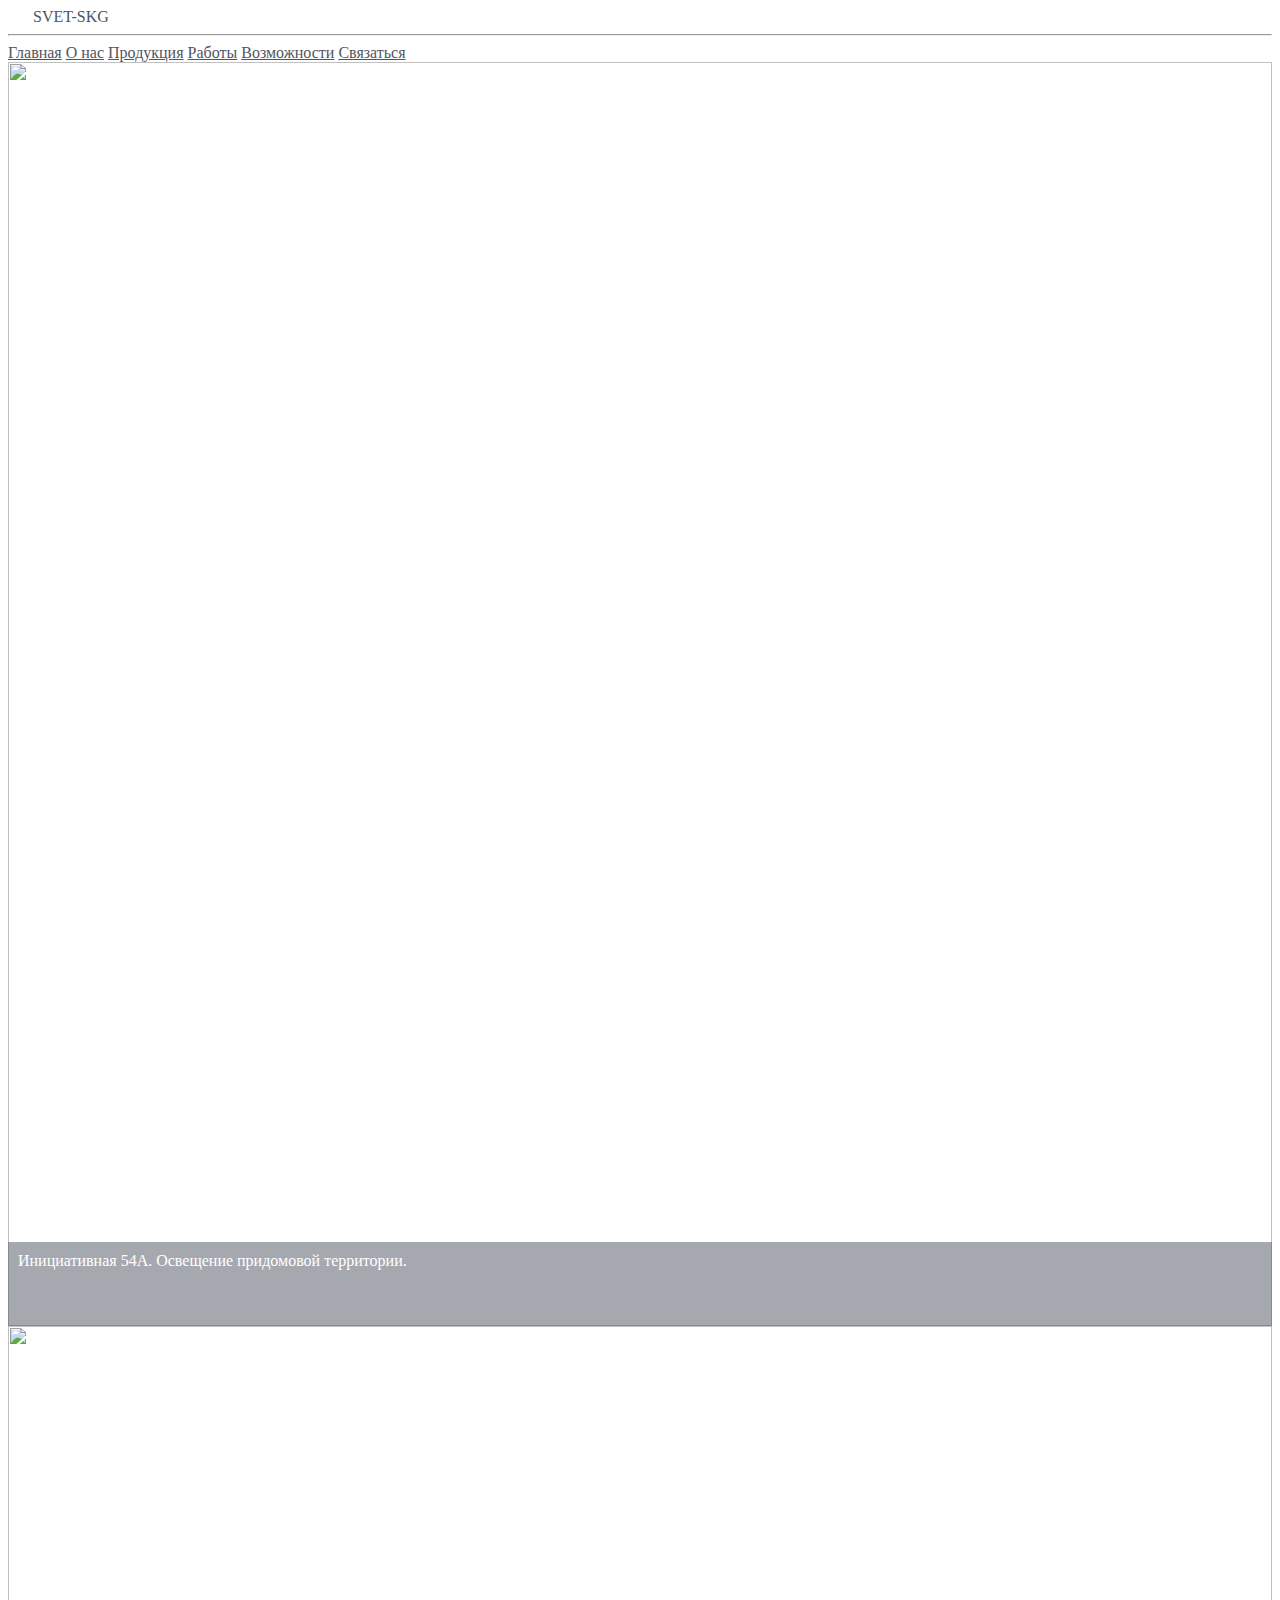
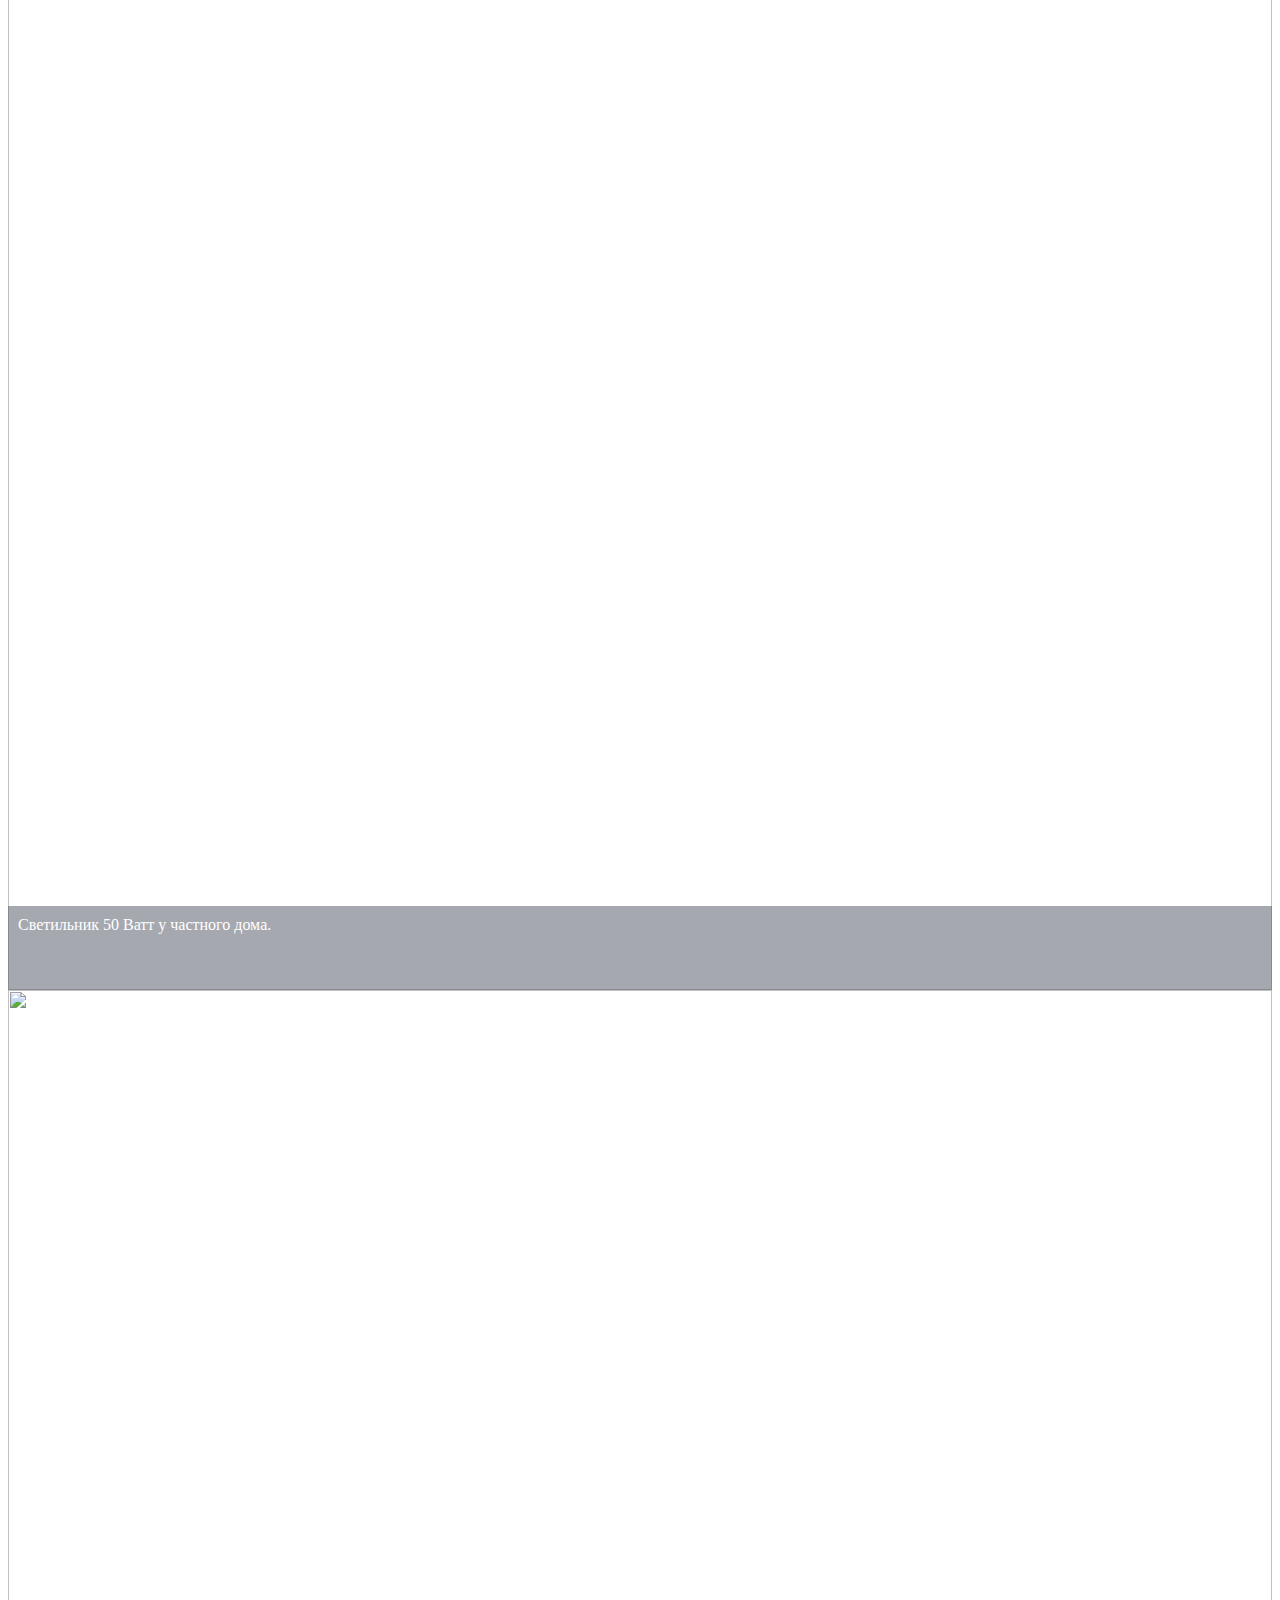
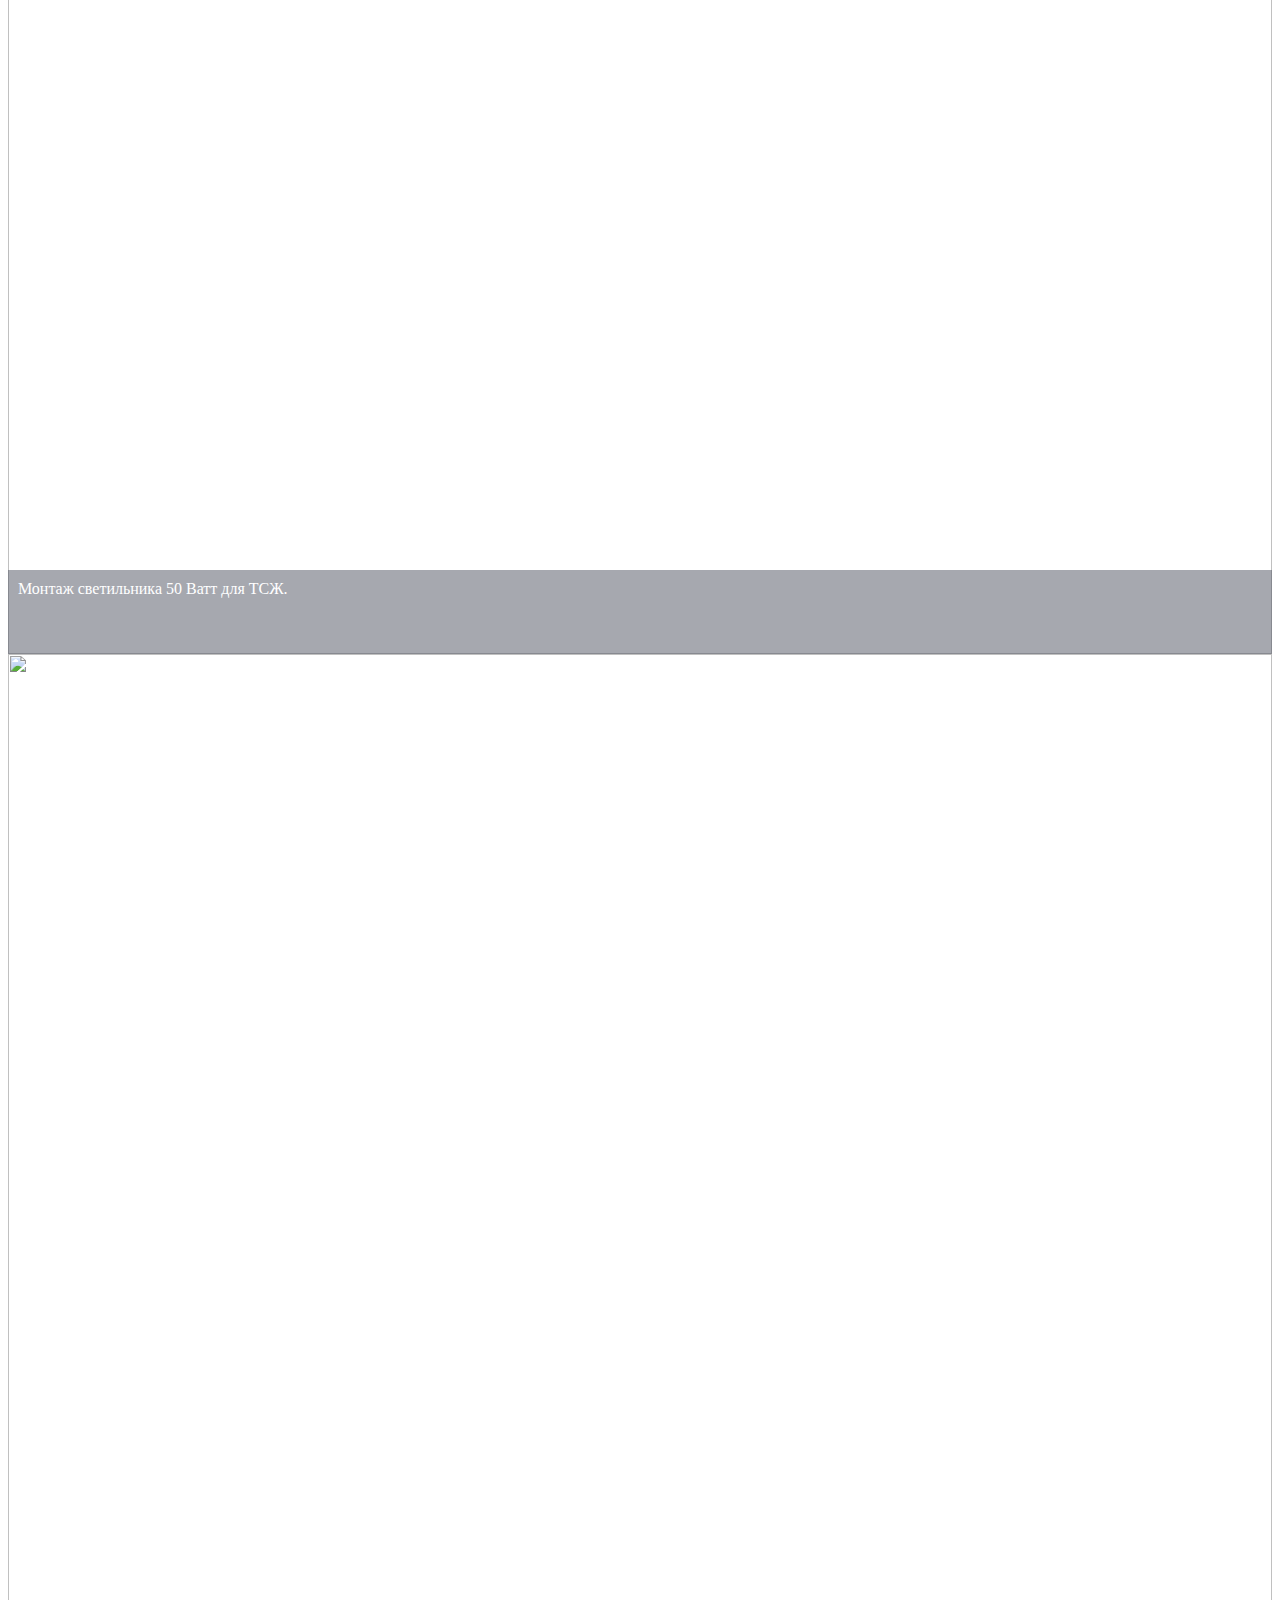
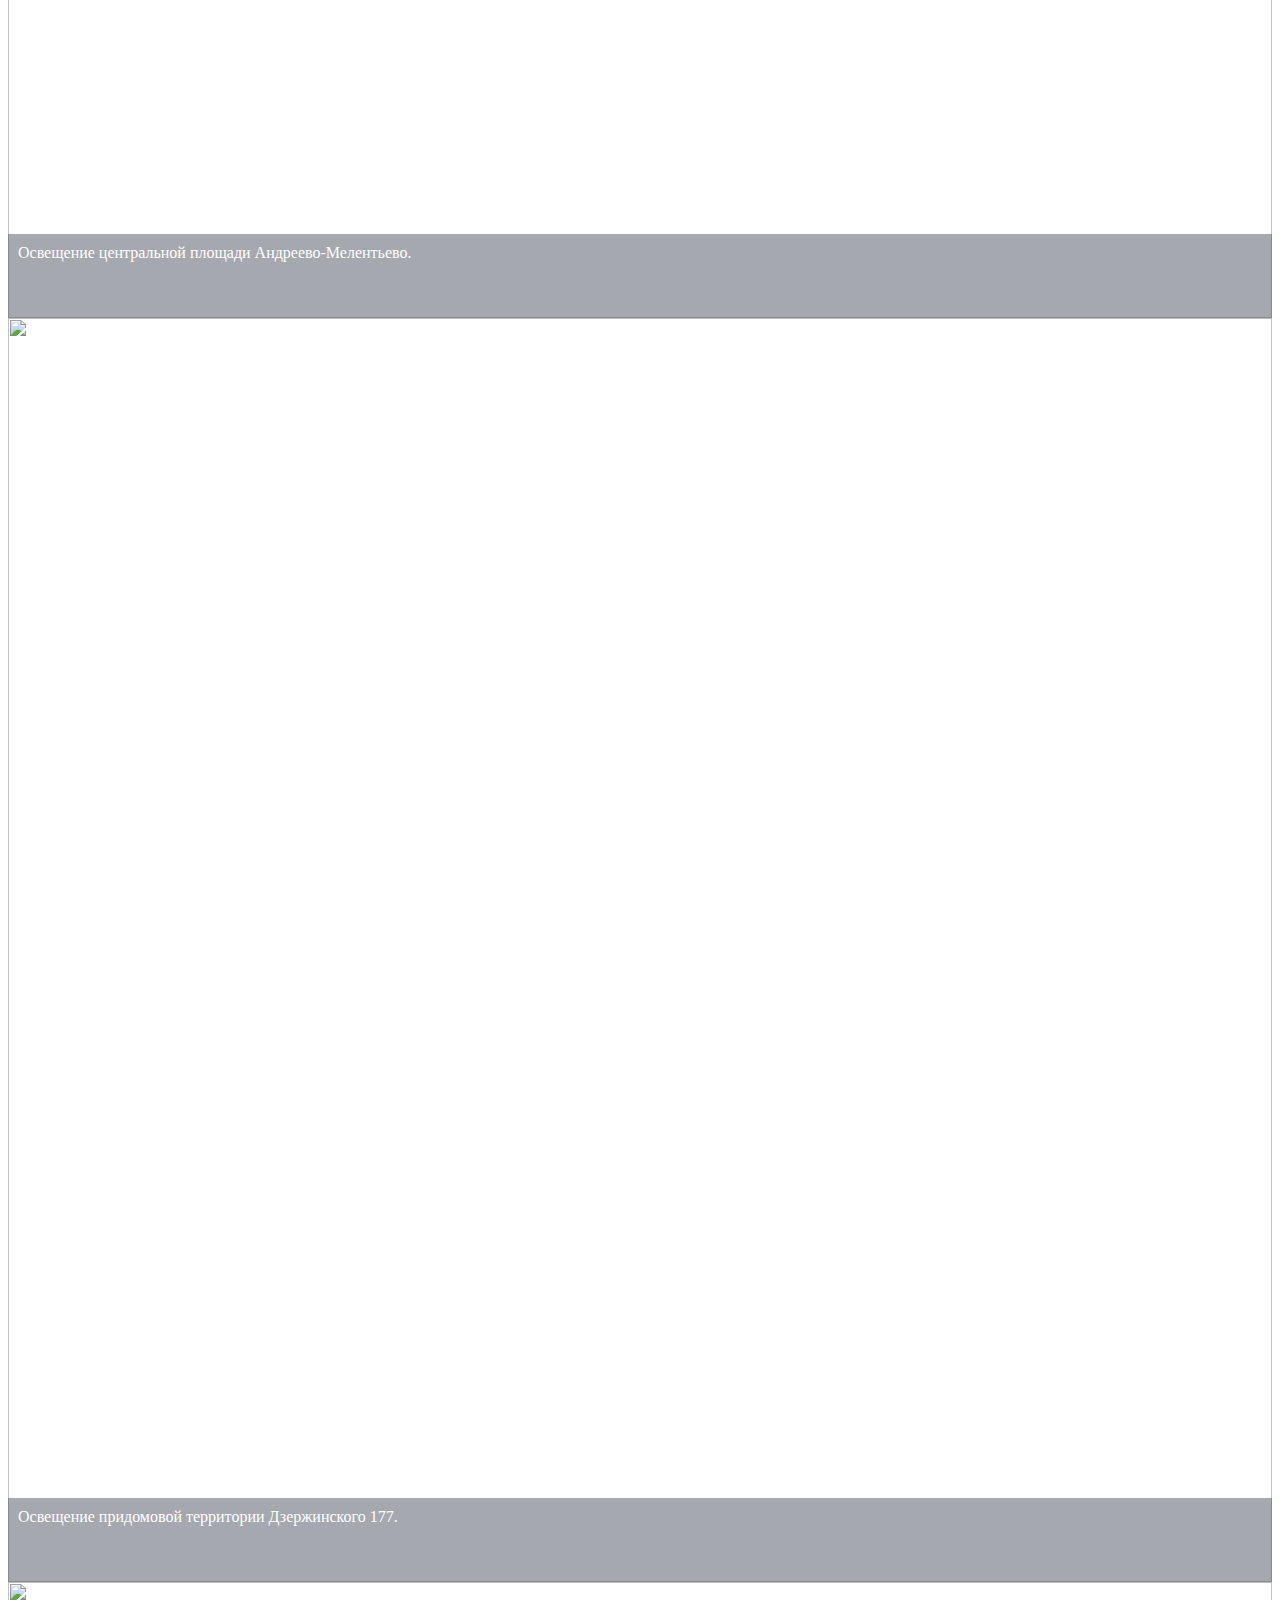
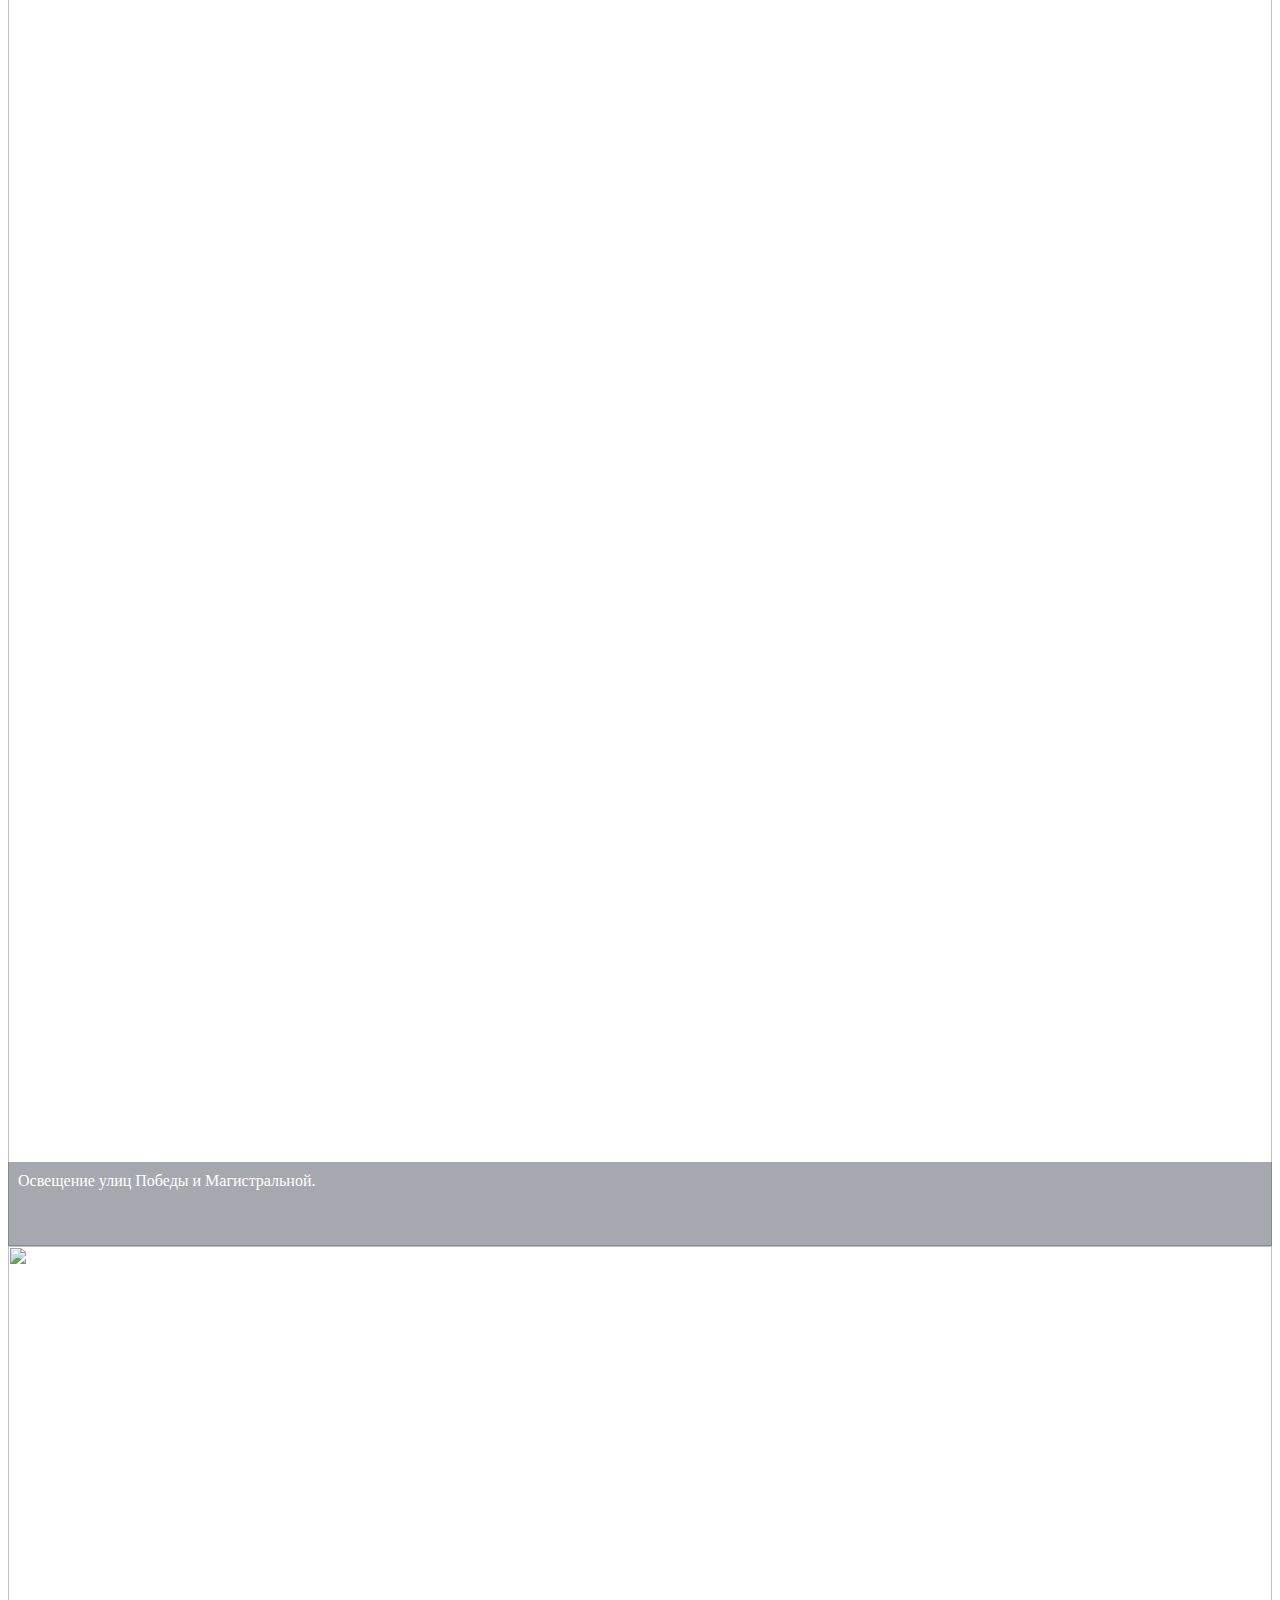
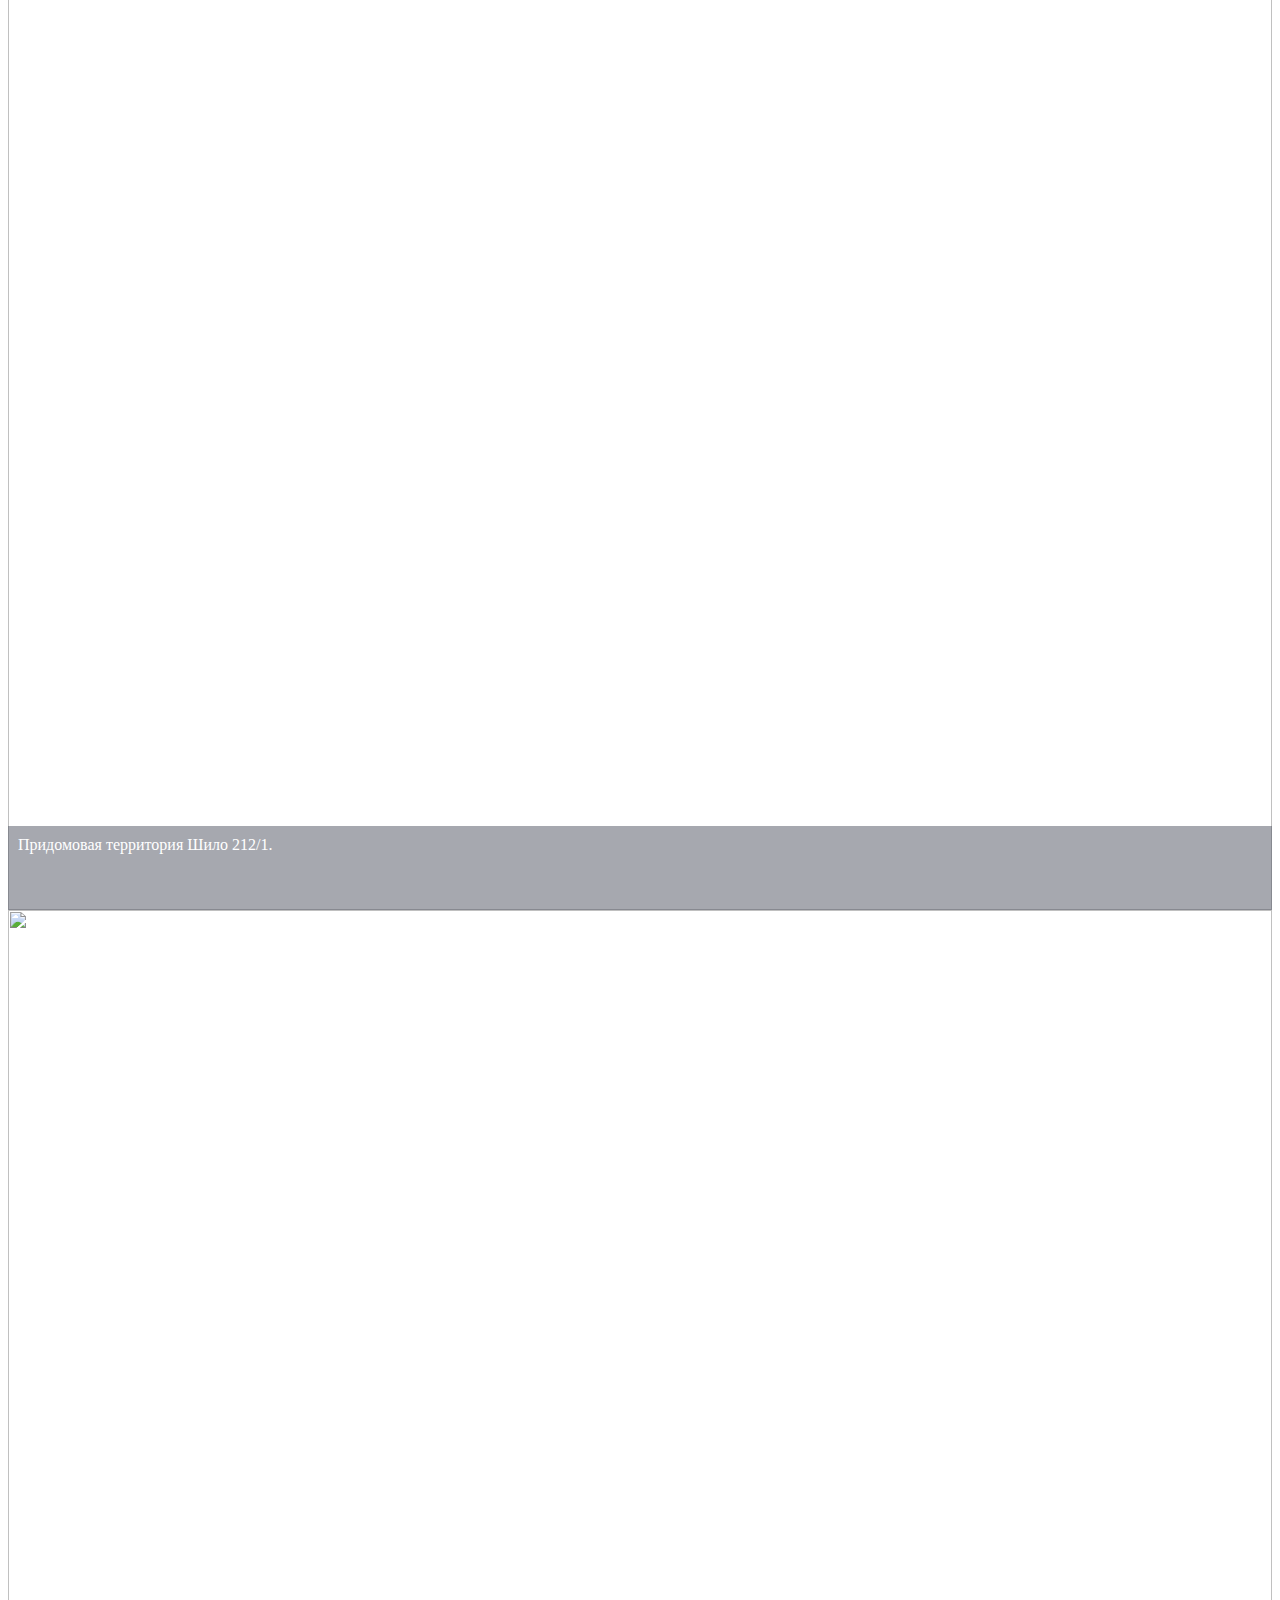
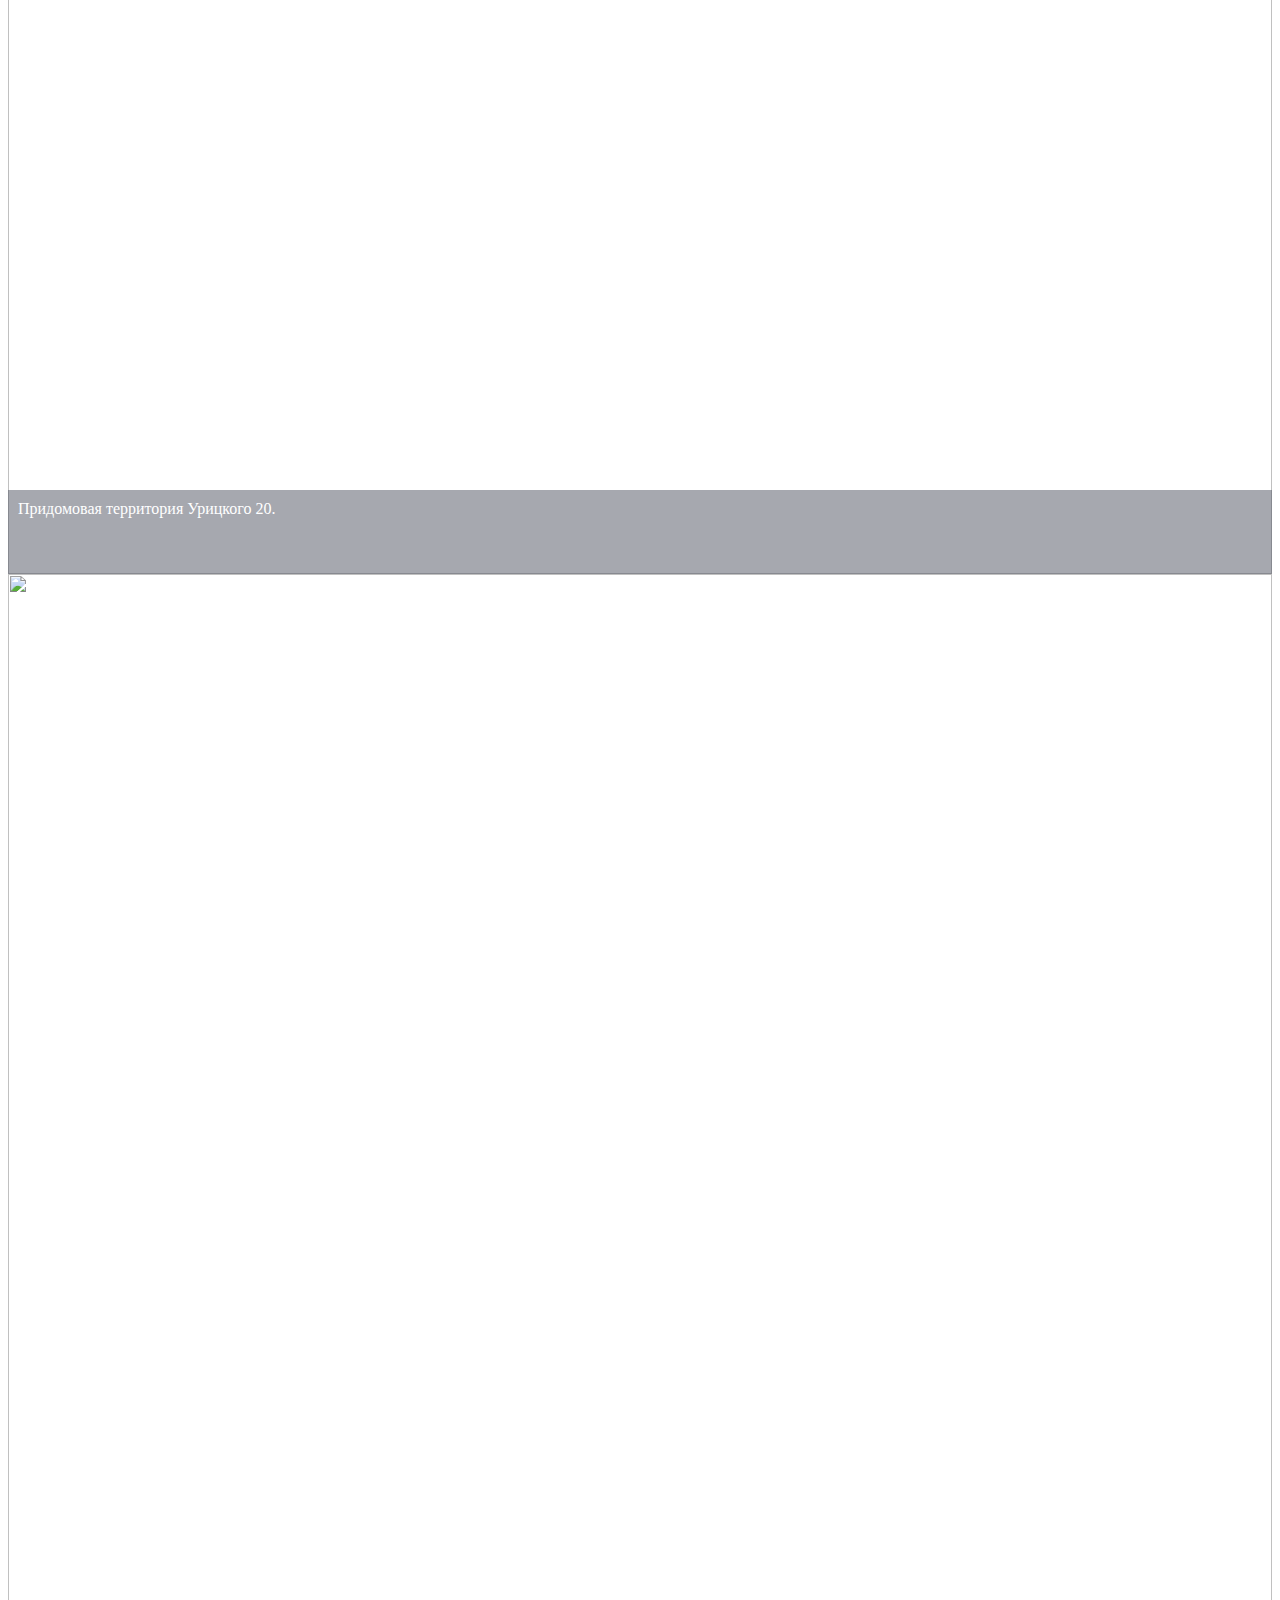
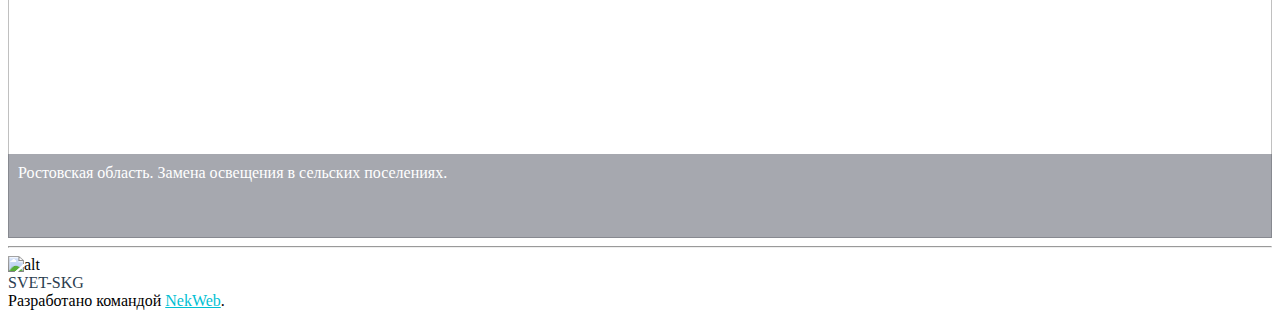
==== templates/photos.html @ eee5c399 "Init" ====
<!DOCTYPE html>
<html lang="ru">
<head>
    <meta charset="UTF-8">
    <title>Галерея</title>
    <meta name="description" content="">
    <meta name="viewport" content="width=device-width, initial-scale=1">
    <link rel="manifest" href="site.webmanifest">
    <link rel="apple-touch-icon" href="icon.png">
    <!-- Place favicon.ico in the root directory-->
    <link rel="stylesheet" href="css/bootstrap.css">
    <link rel="icon" href="icon.png">
    <style>
        .product_img{
            height: 100%;
            display: flex;
            padding-top: 100%;
            flex-direction: column;
            position: relative;
            overflow: hidden;
        }
        .product_img img {
            transition: transform 0.7s ease;
            margin: auto;
            top: 0;
            left: 0;
            object-fit: cover;
            position: absolute;
            width: 100%;
            height: 100%;
        }
        .product_bg_title {
            position: absolute;
            bottom: 0;
            padding: 10px;
            width: 100%;
            background-color: rgba(81, 85, 98, 0.51);
            color: white;
            min-height: 64px;
        }
        .product_img:hover img {
            transform: scale(1.2);

        }

        .product_img:hover .work-img-reverse{
            transform: scale(-1.2) !important;

        }


    </style>

</head>
<body style="min-height: 100vh; display: flex; flex-direction: column;">
<header>
    <nav class="nav" style="background: white !important">
        <div class="wrap">
            <div class="logo" style="color: #515562 !important;display: flex;"><div><a href='/'><i class="fa fa-arrow-left" style="font-size:16px; padding-right: 25px;" ></i></a>	</div>	<span>SVE</span>T-SKG</div>
            <div class="toggle">
                <div class="toggle_nav">
                    <div></div>
                    <div></div>
                    <div></div>
                </div>
            </div>
            <div class="links" style="color: #2c3e50 !important">
                <div class="links_wrap">
                    <hr><a class=" link" href="/#home" style="color: #515562;" >Главная</a>
                    <a class=" link" href="/#about" style="color: #515562;">О нас</a>
                    <a class=" link" href="/#products" style="color: #515562;">Продукция</a>
                    <a class=" link" href="/#work" style="color: #515562;">Работы</a>
                    <a class=" link" href="/#service" style="color: #515562;">Возможности</a>
                    <a class=" link" href="/#contact" style="color: #515562;">Связаться</a>
                </div>
            </div>
        </div>
    </nav>
</header>
<div class="wrap main-wrap" style="margin-top: 0;">
    <div class="products-items-grid">
        <div class="product_col products-items-grid_col">
            <a href="photos/1">
            <div class="product_img">
                <img src="./img/products-work/4.jpg" class="work-img" >
                <div class="product_bg_title">
                   Инициативная 54А. Освещение придомовой территории.
                </div>
            </div>
            </a>
        </div>

        <div class="product_col products-items-grid_col">
            <a href="photos/2">
            <div class="product_img">
                <img src="./img/products-work/8.jpg" class="work-img" >
                <div class="product_bg_title">
                    Светильник 50 Ватт у частного дома.
                </div>
            </div>
            </a>
        </div>

        <div class="product_col products-items-grid_col">
            <a href="photos/6">
            <div class="product_img">
                <img src="./img/products-work/7.jpg" class="work-img" >
                <div class="product_bg_title">
                   Монтаж светильника 50 Ватт для ТСЖ.
                </div>
            </div>
            </a>
        </div>

        <div class="product_col products-items-grid_col">
            <a href="photos/3">
                <div class="product_img">
                    <img src="./img/products-work/AM/2spec.jpg" class="work-img" >
                    <div class="product_bg_title">
                        Освещение центральной площади Андреево-Мелентьево.
                    </div>
                </div>
            </a>
        </div>

        <div class="product_col products-items-grid_col">
            <a href="photos/5">
                <div class="product_img">
                    <img src="./img/products-work/16.jpg" class="work-img" >
                    <div class="product_bg_title">
                        Освещение придомовой территории Дзержинского 177.
                    </div>
                </div>
            </a>
        </div>

        <div class="product_col products-items-grid_col">
            <a href="photos/4">
                <div class="product_img">
                    <img src="./img/products-work/AM/10.jpg" class="work-img" >
                    <div class="product_bg_title">
                        Освещение улиц Победы и Магистральной.
                    </div>
                </div>
            </a>
        </div>
        <div class="product_col products-items-grid_col">
            <a href="photos/7">
                <div class="product_img">
                    <img src="./img/products-work/21.jpg" class="work-img" >
                    <div class="product_bg_title">
                        Придомовая территория Шило 212/1.
                    </div>
                </div>
            </a>
        </div>
        <div class="product_col products-items-grid_col">
            <a href="photos/8">
                <div class="product_img">
                    <img src="./img/products-work/18.jpg" class="work-img" >
                    <div class="product_bg_title">
                        Придомовая территория Урицкого 20.
                    </div>
                </div>
            </a>
        </div>
        <div class="product_col products-items-grid_col">
            <a href="photos/9">
                <div class="product_img">
                    <img src="./img/products-work/22.jpg" class="work-img" >
                    <div class="product_bg_title">
                       Ростовская область. Замена освещения в сельских поселениях.
                    </div>
                </div>
            </a>
        </div>

</div>


    <footer style="margin-top: auto">
        <div class="wrap">
            <hr>
        </div>
        <div class="wrap footer">
            <img src="./img/logo2.png" alt="alt" style="height: 70px; width: 70px; order: 2;">
            <div class="logo logo-footer" style="color: #2c3e50 !important; order: 1;"><span>SVE</span>T-SKG</div>
            <div style="order: 3;">Разработано командой <a href="http://nek-web.ru" style="color: #00bfd3; ">NekWeb</a>.</div>
        </div>
    </footer>
    <script src="js/main.js"></script>
    <script src="js/fullimg.js"></script>
</body>
</html>
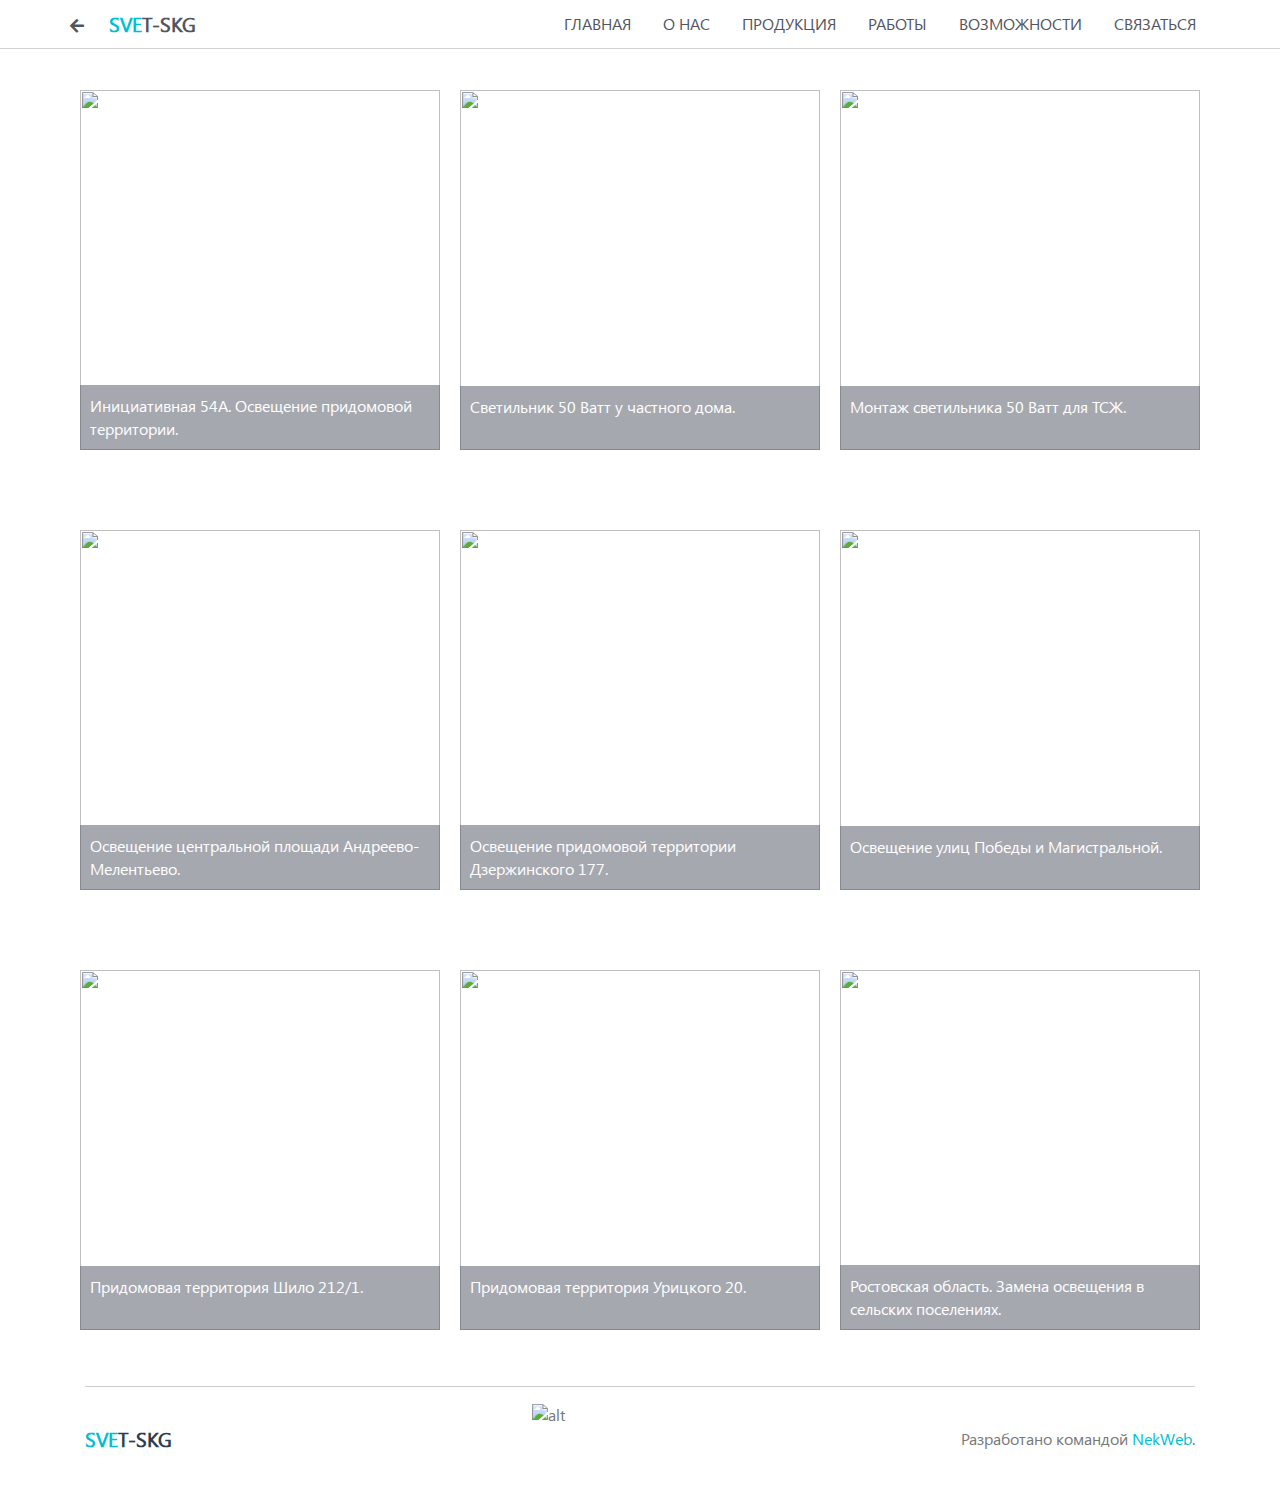
==== commit 860f607d: "." ====
--- a/templates/photos.html
+++ b/templates/photos.html
@@ -8,7 +8,7 @@
     <link rel="manifest" href="site.webmanifest">
     <link rel="apple-touch-icon" href="icon.png">
     <!-- Place favicon.ico in the root directory-->
-    <link rel="stylesheet" href="css/bootstrap.css">
+    <link rel="stylesheet" href="../css/bootstrap.css">
     <link rel="icon" href="icon.png">
     <style>
         .product_img{
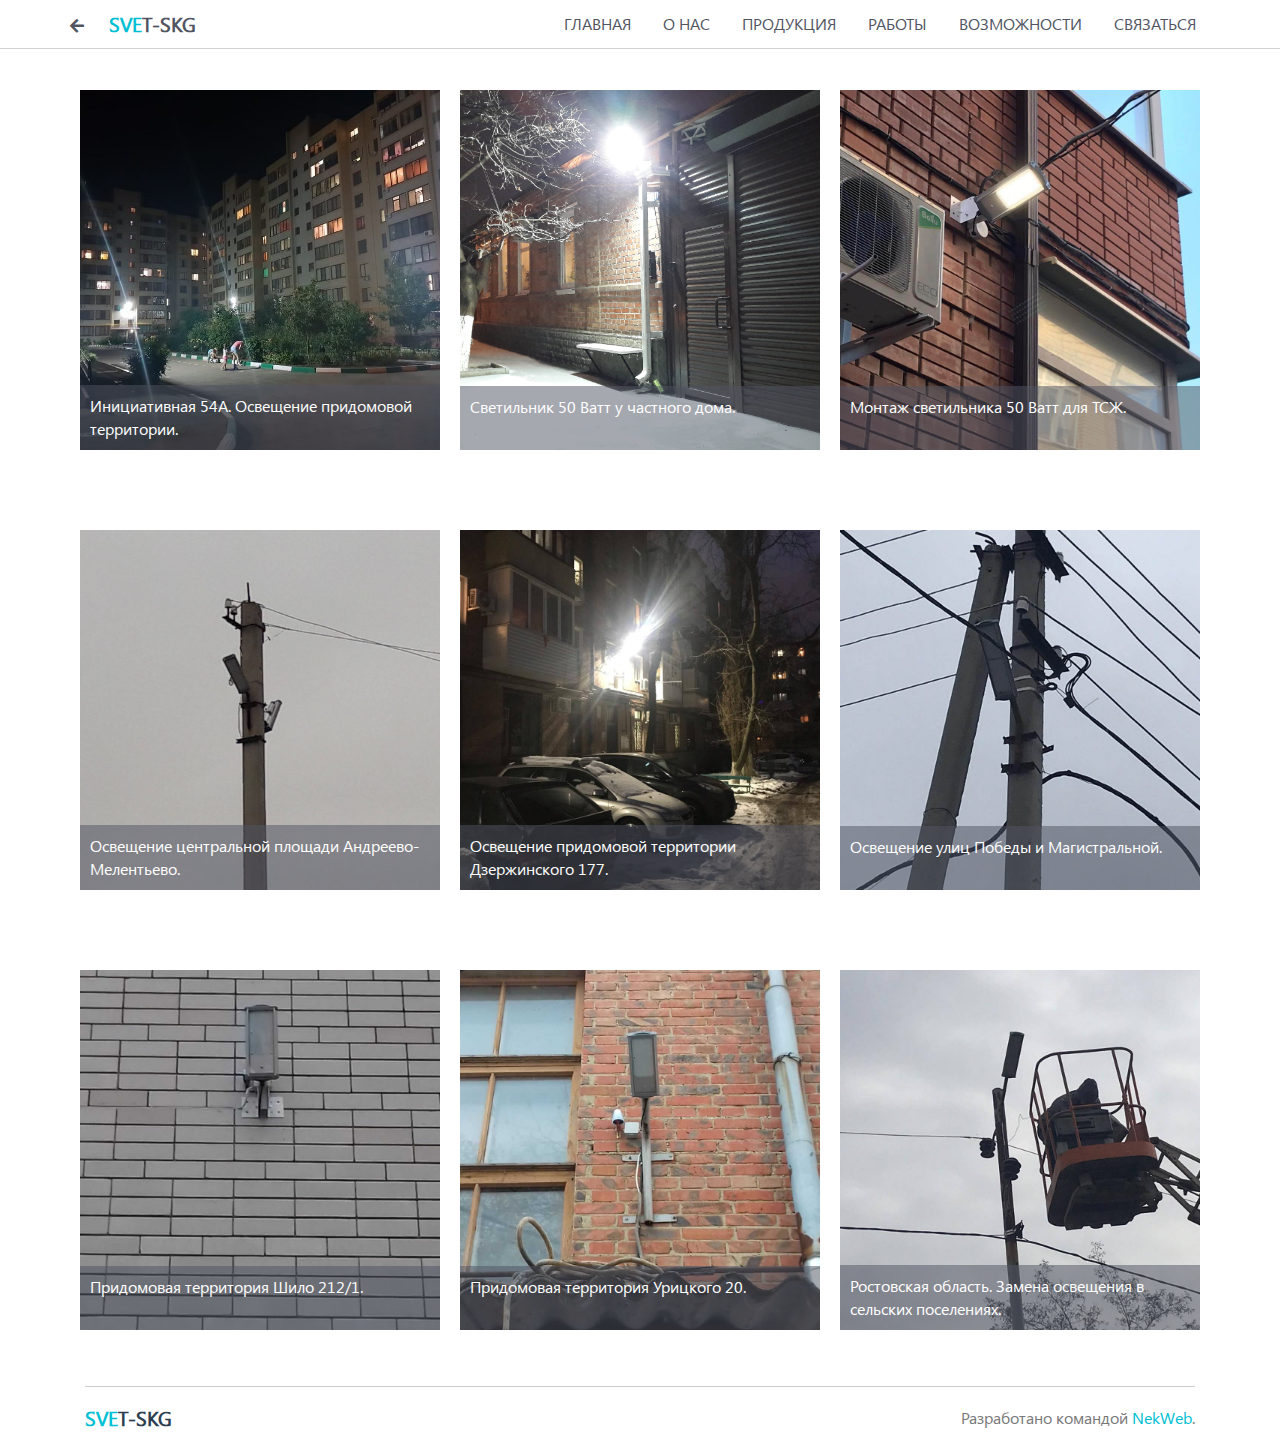
==== commit 5f4d0860: "." ====
--- a/templates/photos.html
+++ b/templates/photos.html
@@ -6,10 +6,10 @@
     <meta name="description" content="">
     <meta name="viewport" content="width=device-width, initial-scale=1">
     <link rel="manifest" href="site.webmanifest">
-    <link rel="apple-touch-icon" href="icon.png">
+    <link rel="apple-touch-icon" href="../icon.png">
     <!-- Place favicon.ico in the root directory-->
     <link rel="stylesheet" href="../css/bootstrap.css">
-    <link rel="icon" href="icon.png">
+    <link rel="icon" href="../icon.png">
     <style>
         .product_img{
             height: 100%;
@@ -56,7 +56,7 @@
 <header>
     <nav class="nav" style="background: white !important">
         <div class="wrap">
-            <div class="logo" style="color: #515562 !important;display: flex;"><div><a href='/'><i class="fa fa-arrow-left" style="font-size:16px; padding-right: 25px;" ></i></a>	</div>	<span>SVE</span>T-SKG</div>
+            <div class="logo" style="color: #515562 !important;display: flex;"><div><a href='./index.html'><i class="fa fa-arrow-left" style="font-size:16px; padding-right: 25px;" ></i></a>	</div>	<span>SVE</span>T-SKG</div>
             <div class="toggle">
                 <div class="toggle_nav">
                     <div></div>
@@ -66,12 +66,12 @@
             </div>
             <div class="links" style="color: #2c3e50 !important">
                 <div class="links_wrap">
-                    <hr><a class=" link" href="/#home" style="color: #515562;" >Главная</a>
-                    <a class=" link" href="/#about" style="color: #515562;">О нас</a>
-                    <a class=" link" href="/#products" style="color: #515562;">Продукция</a>
-                    <a class=" link" href="/#work" style="color: #515562;">Работы</a>
-                    <a class=" link" href="/#service" style="color: #515562;">Возможности</a>
-                    <a class=" link" href="/#contact" style="color: #515562;">Связаться</a>
+                    <hr><a class=" link" href="./index.html" style="color: #515562;" >Главная</a>
+                    <a class=" link" href="./index.html#about" style="color: #515562;">О нас</a>
+                    <a class=" link" href="./index.html#products" style="color: #515562;">Продукция</a>
+                    <a class=" link" href="./index.html#work" style="color: #515562;">Работы</a>
+                    <a class=" link" href="./index.html#service" style="color: #515562;">Возможности</a>
+                    <a class=" link" href="./index.html#contact" style="color: #515562;">Связаться</a>
                 </div>
             </div>
         </div>
@@ -80,115 +80,111 @@
 <div class="wrap main-wrap" style="margin-top: 0;">
     <div class="products-items-grid">
         <div class="product_col products-items-grid_col">
-            <a href="photos/1">
+         
             <div class="product_img">
-                <img src="./img/products-work/4.jpg" class="work-img" >
+                <img src="../img/products-work/4.jpg" class="work-img expand-img" data-full="../img/products-work/4.jpg">
                 <div class="product_bg_title">
                    Инициативная 54А. Освещение придомовой территории.
                 </div>
             </div>
-            </a>
+           
         </div>
 
         <div class="product_col products-items-grid_col">
-            <a href="photos/2">
+           
             <div class="product_img">
-                <img src="./img/products-work/8.jpg" class="work-img" >
+                <img src="../img/products-work/8.jpg" class="work-img expand-img" data-full="../img/products-work/8.jpg">
                 <div class="product_bg_title">
                     Светильник 50 Ватт у частного дома.
                 </div>
             </div>
-            </a>
+           
         </div>
 
         <div class="product_col products-items-grid_col">
-            <a href="photos/6">
+           
             <div class="product_img">
-                <img src="./img/products-work/7.jpg" class="work-img" >
+                <img src="../img/products-work/7.jpg" class="work-img expand-img" data-full="../img/products-work/7.jpg" >
                 <div class="product_bg_title">
                    Монтаж светильника 50 Ватт для ТСЖ.
                 </div>
             </div>
-            </a>
+          
         </div>
 
         <div class="product_col products-items-grid_col">
-            <a href="photos/3">
+          
                 <div class="product_img">
-                    <img src="./img/products-work/AM/2spec.jpg" class="work-img" >
+                    <img src="../img/products-work/AM/2spec.jpg" class="work-img expand-img" data-full="../img/products-work/AM/2spec.jpg">
                     <div class="product_bg_title">
                         Освещение центральной площади Андреево-Мелентьево.
                     </div>
                 </div>
-            </a>
+           
         </div>
 
         <div class="product_col products-items-grid_col">
-            <a href="photos/5">
+          
                 <div class="product_img">
-                    <img src="./img/products-work/16.jpg" class="work-img" >
+                    <img src="../img/products-work/16.jpg" class="work-img expand-img" data-full="../img/products-work/16.jpg">
                     <div class="product_bg_title">
                         Освещение придомовой территории Дзержинского 177.
                     </div>
                 </div>
-            </a>
+           
         </div>
 
         <div class="product_col products-items-grid_col">
-            <a href="photos/4">
+          
                 <div class="product_img">
-                    <img src="./img/products-work/AM/10.jpg" class="work-img" >
+                    <img src="../img/products-work/AM/10.jpg" class="work-img expand-img" data-full="../img/products-work/AM/10.jpg">
                     <div class="product_bg_title">
                         Освещение улиц Победы и Магистральной.
                     </div>
                 </div>
-            </a>
+           
         </div>
         <div class="product_col products-items-grid_col">
-            <a href="photos/7">
+           
                 <div class="product_img">
-                    <img src="./img/products-work/21.jpg" class="work-img" >
+                    <img src="../img/products-work/21.jpg" class="work-img expand-img" data-full="../img/products-work/21.jpg">
                     <div class="product_bg_title">
                         Придомовая территория Шило 212/1.
                     </div>
                 </div>
-            </a>
+            
         </div>
         <div class="product_col products-items-grid_col">
-            <a href="photos/8">
+           
                 <div class="product_img">
-                    <img src="./img/products-work/18.jpg" class="work-img" >
+                    <img src="../img/products-work/18.jpg" class="work-img expand-img" data-full="../img/products-work/18.jpg">
                     <div class="product_bg_title">
                         Придомовая территория Урицкого 20.
                     </div>
                 </div>
-            </a>
+           
         </div>
         <div class="product_col products-items-grid_col">
-            <a href="photos/9">
+           
                 <div class="product_img">
-                    <img src="./img/products-work/22.jpg" class="work-img" >
+                    <img src="../img/products-work/22.jpg"class="work-img expand-img" data-full="../img/products-work/22.jpg">
                     <div class="product_bg_title">
                        Ростовская область. Замена освещения в сельских поселениях.
                     </div>
                 </div>
-            </a>
+        
         </div>
-
-</div>
-
-
+    </div>
     <footer style="margin-top: auto">
         <div class="wrap">
             <hr>
         </div>
         <div class="wrap footer">
-            <img src="./img/logo2.png" alt="alt" style="height: 70px; width: 70px; order: 2;">
             <div class="logo logo-footer" style="color: #2c3e50 !important; order: 1;"><span>SVE</span>T-SKG</div>
             <div style="order: 3;">Разработано командой <a href="http://nek-web.ru" style="color: #00bfd3; ">NekWeb</a>.</div>
         </div>
     </footer>
-    <script src="js/main.js"></script>
-    <script src="js/fullimg.js"></script>
+    <script src="../js/main.js"></script>
+    <script src="../js/fullimg.js"></script>
 </body>
 </html>
